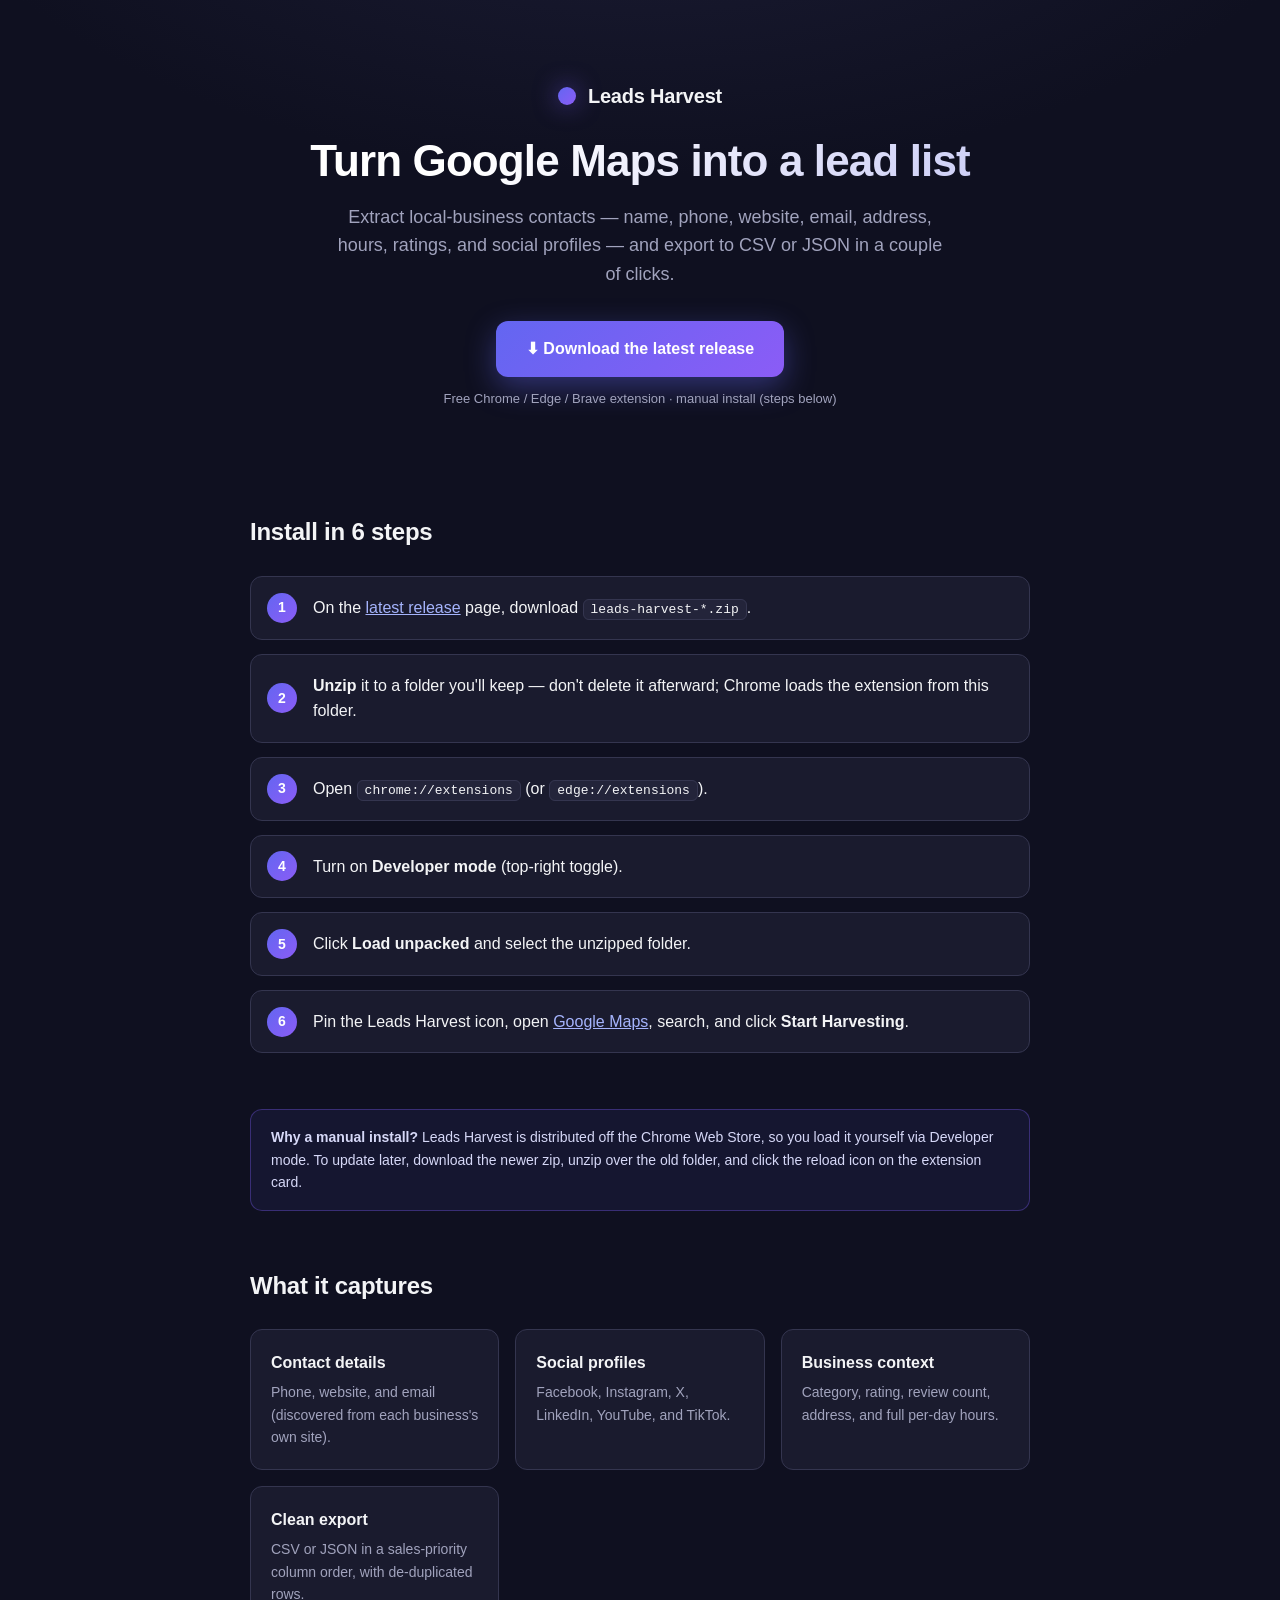
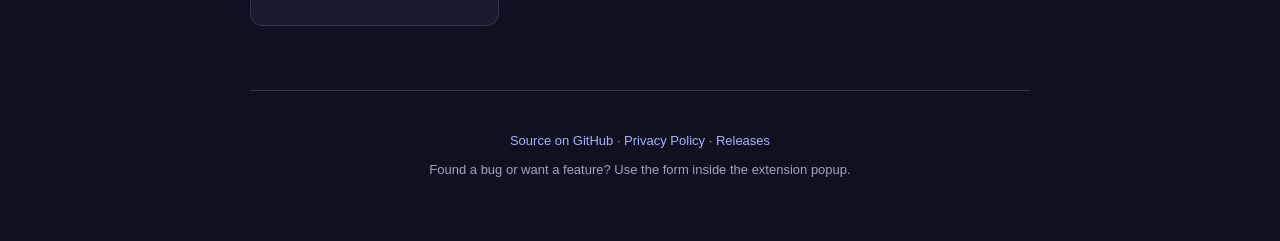
==== docs/index.html @ 676f44b4 "Add GitHub Pages install/landing page (served from /docs)" ====
<!DOCTYPE html>
<html lang="en">
<head>
  <meta charset="UTF-8" />
  <meta name="viewport" content="width=device-width, initial-scale=1.0" />
  <title>Leads Harvest — Install</title>
  <meta name="description" content="Extract local business contact data from Google Maps. Install the Leads Harvest Chrome extension." />
  <style>
    :root {
      --bg: #0f1020;
      --surface: #1a1b2e;
      --surface-2: #23243a;
      --border: #34354f;
      --text: #f3f4f6;
      --muted: #a1a3bd;
      --accent-from: #6366f1;
      --accent-to: #8b5cf6;
    }
    * { box-sizing: border-box; margin: 0; padding: 0; }
    body {
      font-family: -apple-system, "Segoe UI", Roboto, Helvetica, Arial, sans-serif;
      background: radial-gradient(1200px 600px at 50% -10%, #1c1d36 0%, var(--bg) 60%);
      color: var(--text);
      line-height: 1.6;
      min-height: 100vh;
    }
    .wrap { max-width: 820px; margin: 0 auto; padding: 0 20px; }

    header.hero { text-align: center; padding: 80px 0 48px; }
    .logo {
      display: inline-flex; align-items: center; gap: 12px;
      margin-bottom: 24px;
    }
    .logo-dot {
      width: 18px; height: 18px; border-radius: 50%;
      background: linear-gradient(135deg, var(--accent-from), var(--accent-to));
      box-shadow: 0 0 24px rgba(124, 92, 246, 0.6);
    }
    .logo-text { font-size: 20px; font-weight: 700; letter-spacing: -0.01em; }

    h1 {
      font-size: 44px; line-height: 1.15; font-weight: 800;
      letter-spacing: -0.02em; margin-bottom: 16px;
      background: linear-gradient(135deg, #fff 30%, #c7c9f5);
      -webkit-background-clip: text; background-clip: text; color: transparent;
    }
    .tagline { font-size: 18px; color: var(--muted); max-width: 620px; margin: 0 auto 32px; }

    .btn {
      display: inline-flex; align-items: center; gap: 10px;
      padding: 15px 30px; border-radius: 12px; font-size: 16px; font-weight: 700;
      text-decoration: none; transition: transform .12s ease, box-shadow .12s ease;
    }
    .btn-primary {
      background: linear-gradient(135deg, var(--accent-from), var(--accent-to));
      color: #fff; box-shadow: 0 10px 30px rgba(99, 102, 241, 0.4);
    }
    .btn-primary:hover { transform: translateY(-2px); box-shadow: 0 14px 36px rgba(99, 102, 241, 0.5); }
    .btn-sub { display: block; margin-top: 12px; font-size: 13px; color: var(--muted); }

    section { margin: 56px 0; }
    h2 { font-size: 24px; font-weight: 700; margin-bottom: 24px; letter-spacing: -0.01em; }

    .steps { counter-reset: step; list-style: none; display: grid; gap: 14px; }
    .steps li {
      counter-increment: step;
      position: relative;
      background: var(--surface);
      border: 1px solid var(--border);
      border-radius: 12px;
      padding: 18px 20px 18px 62px;
    }
    .steps li::before {
      content: counter(step);
      position: absolute; left: 16px; top: 50%; transform: translateY(-50%);
      width: 30px; height: 30px; border-radius: 50%;
      display: grid; place-items: center;
      font-weight: 700; font-size: 14px; color: #fff;
      background: linear-gradient(135deg, var(--accent-from), var(--accent-to));
    }
    code {
      background: var(--surface-2); border: 1px solid var(--border);
      border-radius: 6px; padding: 2px 7px; font-size: 13px;
      font-family: ui-monospace, "SF Mono", Menlo, Consolas, monospace;
    }

    .features { display: grid; grid-template-columns: repeat(auto-fit, minmax(220px, 1fr)); gap: 16px; }
    .feature {
      background: var(--surface); border: 1px solid var(--border);
      border-radius: 12px; padding: 20px;
    }
    .feature h3 { font-size: 16px; margin-bottom: 6px; }
    .feature p { font-size: 14px; color: var(--muted); }

    .note {
      background: rgba(99, 102, 241, 0.08);
      border: 1px solid rgba(124, 92, 246, 0.35);
      border-radius: 12px; padding: 16px 20px; font-size: 14px; color: #d6d8f7;
    }

    footer {
      text-align: center; padding: 40px 0 60px; color: var(--muted); font-size: 13px;
      border-top: 1px solid var(--border); margin-top: 64px;
    }
    footer a { color: #a5b4fc; text-decoration: none; }
    footer a:hover { text-decoration: underline; }

    @media (max-width: 560px) { h1 { font-size: 34px; } header.hero { padding: 56px 0 36px; } }
  </style>
</head>
<body>
  <div class="wrap">
    <header class="hero">
      <div class="logo">
        <span class="logo-dot"></span>
        <span class="logo-text">Leads Harvest</span>
      </div>
      <h1>Turn Google Maps into a lead list</h1>
      <p class="tagline">
        Extract local-business contacts — name, phone, website, email, address, hours,
        ratings, and social profiles — and export to CSV or JSON in a couple of clicks.
      </p>
      <a class="btn btn-primary" href="https://github.com/abdulMalik/leads-harvest/releases/latest">
        ⬇ Download the latest release
      </a>
      <span class="btn-sub">Free Chrome / Edge / Brave extension · manual install (steps below)</span>
    </header>

    <section>
      <h2>Install in 6 steps</h2>
      <ol class="steps">
        <li>On the <a href="https://github.com/abdulMalik/leads-harvest/releases/latest" style="color:#a5b4fc">latest release</a> page, download <code>leads-harvest-*.zip</code>.</li>
        <li><strong>Unzip</strong> it to a folder you'll keep — don't delete it afterward; Chrome loads the extension from this folder.</li>
        <li>Open <code>chrome://extensions</code> (or <code>edge://extensions</code>).</li>
        <li>Turn on <strong>Developer mode</strong> (top-right toggle).</li>
        <li>Click <strong>Load unpacked</strong> and select the unzipped folder.</li>
        <li>Pin the Leads Harvest icon, open <a href="https://www.google.com/maps" style="color:#a5b4fc">Google Maps</a>, search, and click <strong>Start Harvesting</strong>.</li>
      </ol>
    </section>

    <section>
      <div class="note">
        <strong>Why a manual install?</strong> Leads Harvest is distributed off the Chrome Web Store, so you load it
        yourself via Developer mode. To update later, download the newer zip, unzip over the old folder, and click the
        reload icon on the extension card.
      </div>
    </section>

    <section>
      <h2>What it captures</h2>
      <div class="features">
        <div class="feature"><h3>Contact details</h3><p>Phone, website, and email (discovered from each business's own site).</p></div>
        <div class="feature"><h3>Social profiles</h3><p>Facebook, Instagram, X, LinkedIn, YouTube, and TikTok.</p></div>
        <div class="feature"><h3>Business context</h3><p>Category, rating, review count, address, and full per-day hours.</p></div>
        <div class="feature"><h3>Clean export</h3><p>CSV or JSON in a sales-priority column order, with de-duplicated rows.</p></div>
      </div>
    </section>

    <footer>
      <p>
        <a href="https://github.com/abdulMalik/leads-harvest">Source on GitHub</a> ·
        <a href="https://github.com/abdulMalik/leads-harvest/blob/main/PRIVACY.md">Privacy Policy</a> ·
        <a href="https://github.com/abdulMalik/leads-harvest/releases/latest">Releases</a>
      </p>
      <p style="margin-top:8px">Found a bug or want a feature? Use the form inside the extension popup.</p>
    </footer>
  </div>
</body>
</html>
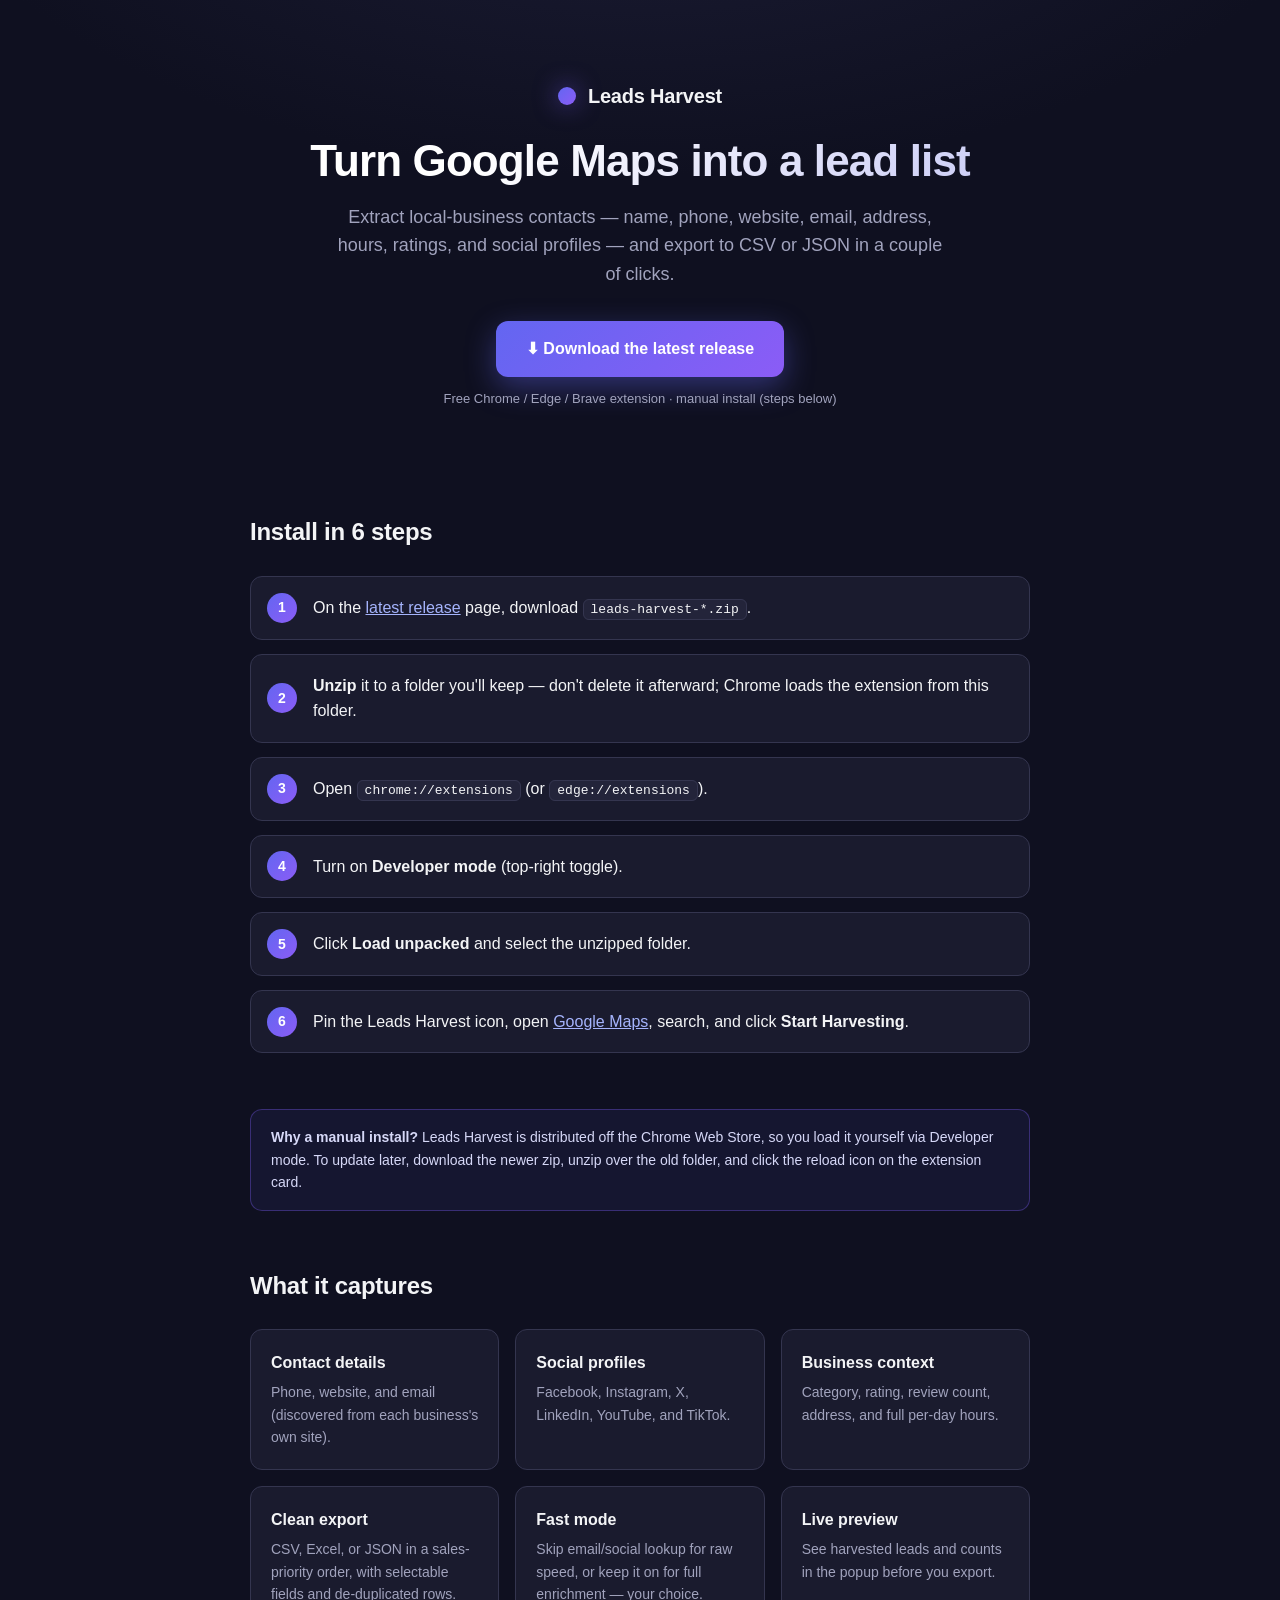
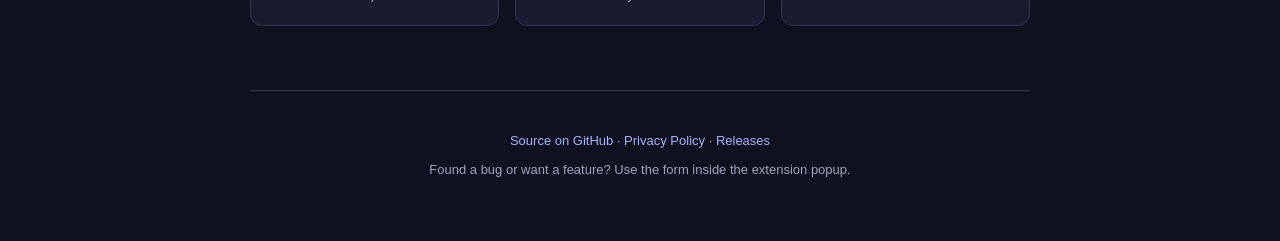
==== commit 52a8cd38: "Update docs for v0.4.0: tabs, settings, Excel export, fast mode - ARCHITECTURE: tabbed popup + setti" ====
--- a/docs/index.html
+++ b/docs/index.html
@@ -152,7 +152,9 @@
         <div class="feature"><h3>Contact details</h3><p>Phone, website, and email (discovered from each business's own site).</p></div>
         <div class="feature"><h3>Social profiles</h3><p>Facebook, Instagram, X, LinkedIn, YouTube, and TikTok.</p></div>
         <div class="feature"><h3>Business context</h3><p>Category, rating, review count, address, and full per-day hours.</p></div>
-        <div class="feature"><h3>Clean export</h3><p>CSV or JSON in a sales-priority column order, with de-duplicated rows.</p></div>
+        <div class="feature"><h3>Clean export</h3><p>CSV, Excel, or JSON in a sales-priority order, with selectable fields and de-duplicated rows.</p></div>
+        <div class="feature"><h3>Fast mode</h3><p>Skip email/social lookup for raw speed, or keep it on for full enrichment — your choice.</p></div>
+        <div class="feature"><h3>Live preview</h3><p>See harvested leads and counts in the popup before you export.</p></div>
       </div>
     </section>
 
